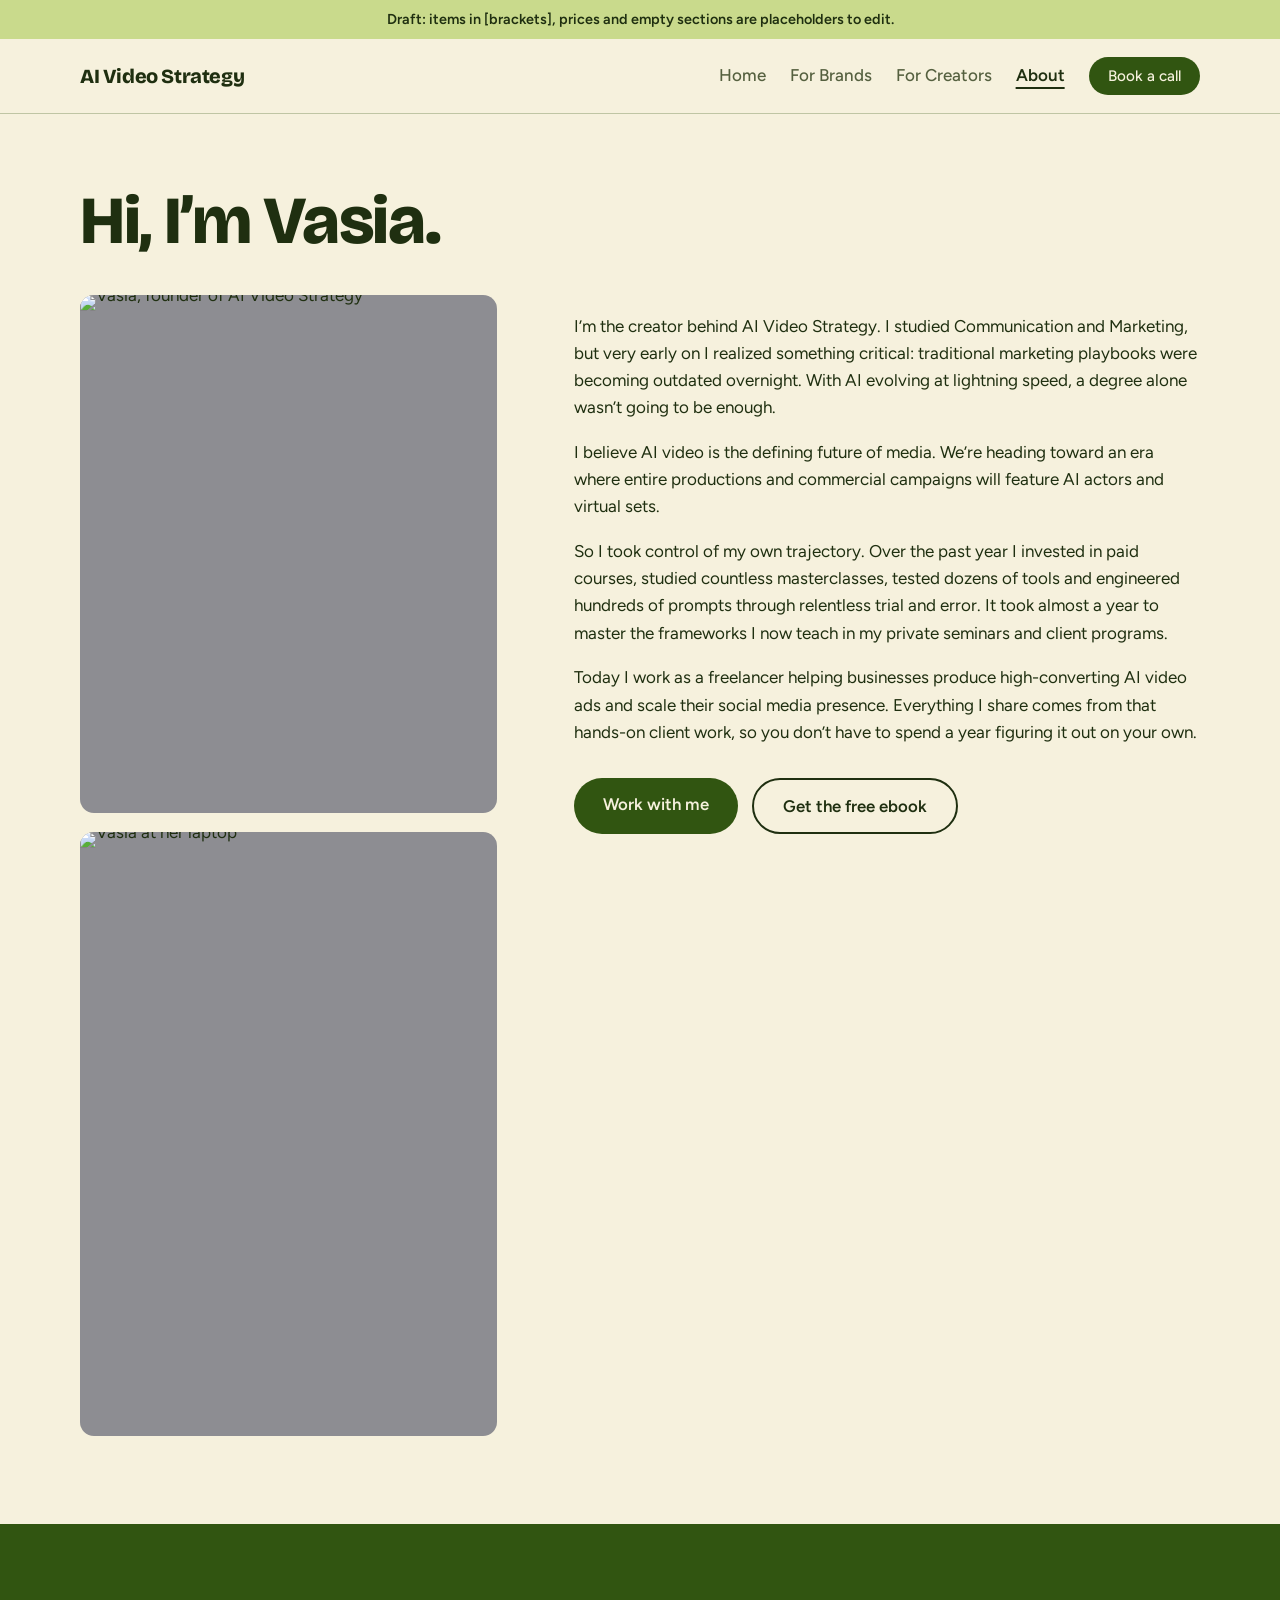
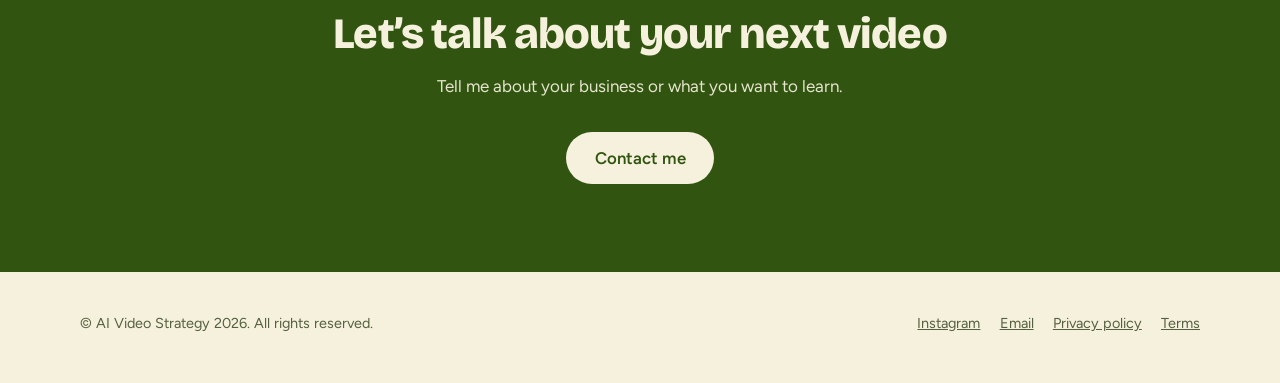
==== about.html @ 0fc4bc60 "Add files via upload" ====
<!DOCTYPE html>
<html lang="en">
<head>
<meta charset="utf-8">
<meta name="viewport" content="width=device-width, initial-scale=1, viewport-fit=cover">
<title>About Vasia | AI Video Strategy</title>
<meta name="description" content="Vasia, AI video creator and founder of AI Video Strategy.">
<link rel="preconnect" href="https://fonts.googleapis.com">
<link rel="preconnect" href="https://fonts.gstatic.com" crossorigin>
<link href="https://fonts.googleapis.com/css2?family=Bricolage+Grotesque:opsz,wght@12..96,600;12..96,800&family=Figtree:wght@400;500;600&display=swap" rel="stylesheet">
<link rel="stylesheet" href="style.css">
</head>
<body>
<div class="draft">Draft: items in [brackets], prices and empty sections are placeholders to edit.</div>
<header class="top"><div class="wrap"><a class="brand" href="index.html">AI Video Strategy</a><nav aria-label="Main"><a href="index.html">Home</a><a href="services.html">For Brands</a><a href="academy.html">For Creators</a><a href="about.html" aria-current="page">About</a><a class="btn sm" href="contact.html">Book a call</a></nav></div></header>
<main>

<section class="pagehead"><div class="wrap"><h1>Hi, I’m Vasia.</h1></div></section>
<section style="padding-top:0"><div class="wrap split">
  <div class="photos"><div class="photo"><img src="assets/p1.jpg" alt="Vasia, founder of AI Video Strategy" width="760" height="943"></div><div class="photo"><img src="assets/p2.jpg" alt="Vasia at her laptop" width="640" height="926" loading="lazy"></div></div>
  <div class="copy">
    <p>I’m the creator behind AI Video Strategy. I studied Communication and Marketing, but very early on I realized something critical: traditional marketing playbooks were becoming outdated overnight. With AI evolving at lightning speed, a degree alone wasn’t going to be enough.</p>
    <p>I believe AI video is the defining future of media. We’re heading toward an era where entire productions and commercial campaigns will feature AI actors and virtual sets.</p>
    <p>So I took control of my own trajectory. Over the past year I invested in paid courses, studied countless masterclasses, tested dozens of tools and engineered hundreds of prompts through relentless trial and error. It took almost a year to master the frameworks I now teach in my private seminars and client programs.</p>
    <p>Today I work as a freelancer helping businesses produce high-converting AI video ads and scale their social media presence. Everything I share comes from that hands-on client work, so you don’t have to spend a year figuring it out on your own.</p>
    <div class="cta-row"><a class="btn" href="services.html">Work with me</a><a class="btn ghost" href="free-ebook.html">Get the free ebook</a></div>
  </div>
</div></section>
<section class="final"><div class="wrap"><h2>Let’s talk about your next video</h2><p>Tell me about your business or what you want to learn.</p><a class="btn" href="contact.html">Contact me</a></div></section>
</main>
<footer><div class="wrap"><p>© AI Video Strategy 2026. All rights reserved.</p><p class="links"><a href="https://www.instagram.com/aivideostrategy/">Instagram</a><a href="mailto:aivideostrategy@gmail.com">Email</a><a href="privacy.html">Privacy policy</a><a href="terms.html">Terms</a></p></div></footer>
</body>
</html>
---- style.css ----
:root{
  box-sizing:border-box;padding-top:env(safe-area-inset-top,0px);padding-bottom:env(safe-area-inset-bottom,0px);
  --bg:#f6f1dd;--ink:#1f2f10;--muted:#55603f;--line:rgba(49,85,17,.28);--soft:#ebe4c6;--brand:#315511;--on-brand:#f6f1dd;
  --btn-bg:#315511;--btn-ink:#f6f1dd;--hi:#c9da8c;
  --display:"Bricolage Grotesque","Trebuchet MS",system-ui,sans-serif;--body:"Figtree",system-ui,-apple-system,"Segoe UI",sans-serif;
  color-scheme:light;
}
@media (prefers-color-scheme:dark){:root:not([data-theme="light"]){--bg:#101a08;--ink:#f6f1dd;--muted:#b9bf9f;--line:rgba(246,241,221,.24);--soft:#1a2a0e;--btn-bg:#f6f1dd;--btn-ink:#315511;color-scheme:dark}}
:root[data-theme="dark"]{--bg:#101a08;--ink:#f6f1dd;--muted:#b9bf9f;--line:rgba(246,241,221,.24);--soft:#1a2a0e;--btn-bg:#f6f1dd;--btn-ink:#315511;color-scheme:dark}
*,*::before,*::after{box-sizing:inherit}
body{margin:0;background:var(--bg);color:var(--ink);font:400 1.0625rem/1.6 var(--body);-webkit-font-smoothing:antialiased}
h1,h2,h3{font-family:var(--display);line-height:1.05;letter-spacing:-.02em;margin:0}
h1{font-weight:800;font-size:clamp(2.3rem,5.6vw,4.2rem)}
h2{font-weight:800;font-size:clamp(1.8rem,3.6vw,2.7rem)}
h3{font-weight:600;font-size:1.3rem;line-height:1.2;letter-spacing:-.01em}
p{margin:0}img{display:block;max-width:100%;height:auto}a{color:inherit}
.wrap{width:min(1120px,100% - 2.5rem);margin-inline:auto}
:focus-visible{outline:3px solid var(--ink);outline-offset:3px;border-radius:4px}
.draft{background:#c9da8c;color:#1f2f10;text-align:center;font-weight:600;font-size:.9rem;padding:.5rem 1rem}
/* header */
.top{padding:1.1rem 0;border-bottom:1px solid var(--line)}
.top .wrap{display:flex;justify-content:space-between;align-items:center;gap:1rem 2rem;flex-wrap:wrap}
.brand{font-family:var(--display);font-weight:800;font-size:1.25rem;letter-spacing:-.02em;text-decoration:none}
.top nav{display:flex;gap:.4rem 1.5rem;align-items:center;flex-wrap:wrap}
.top nav a{text-decoration:none;font-weight:500;color:var(--muted)}
.top nav a:hover{color:var(--ink)}
.top nav a[aria-current="page"]{color:var(--ink);font-weight:600;text-decoration:underline;text-decoration-thickness:2px;text-underline-offset:6px}
.top nav a.btn{color:var(--btn-ink);text-decoration:none}
/* buttons */
.btn{display:inline-block;font:600 1.05rem var(--body);background:var(--btn-bg);color:var(--btn-ink);border:0;border-radius:999px;padding:1rem 1.8rem;cursor:pointer;text-decoration:none;transition:transform .15s ease}
.btn:hover{transform:translateY(-2px)}
.btn.ghost{background:transparent;color:var(--ink);border:2px solid var(--ink)}
.btn.sm{padding:.65rem 1.2rem;font-size:.95rem}
.cta-row{display:flex;flex-wrap:wrap;gap:.9rem;margin-top:2rem}
/* sections */
section{padding:clamp(3rem,7vw,5.5rem) 0}
.band{background:var(--soft)}
.sec-head{max-width:42rem}
.sec-head p,.lede{color:var(--muted);margin-top:1rem}
.lede{font-size:1.2rem;max-width:36rem;margin-top:1.4rem}
.hero{padding:clamp(2.5rem,6vw,5rem) 0}
.hero .wrap{display:grid;grid-template-columns:1.1fr .9fr;gap:clamp(2rem,6vw,5rem);align-items:center}
.pagehead{padding:clamp(2.5rem,6vw,4.5rem) 0 clamp(1.5rem,3vw,2.5rem)}
.photo{border-radius:14px;overflow:hidden;line-height:0;background:#8d8d92}
.stats{display:flex;flex-wrap:wrap;gap:2rem;margin-top:2.2rem}
.stats div{display:grid}.stats b{font-family:var(--display);font-weight:800;font-size:2rem;letter-spacing:-.02em}.stats span{color:var(--muted);font-size:.92rem}
/* cards */
.pk,.grid3,.path,.steps{display:grid;gap:1.4rem;margin-top:2.5rem}
.pk,.grid3,.path{grid-template-columns:repeat(3,1fr)}
.steps{grid-template-columns:repeat(4,1fr);gap:1.6rem;counter-reset:s}
.path{counter-reset:p;gap:1.8rem}
.card{border:2px solid var(--line);border-radius:18px;padding:clamp(1.5rem,3vw,2.2rem);display:flex;flex-direction:column;gap:1rem;background:var(--bg)}
.card.pop{background:var(--brand);color:var(--on-brand);border-color:var(--brand)}
.card .price{font-family:var(--display);font-weight:800;font-size:2.4rem;letter-spacing:-.02em}
.card .price small{font-family:var(--body);font-weight:500;font-size:.95rem;opacity:.8;letter-spacing:0}
.card .for{color:var(--muted)}.card.pop .for{color:#dcdac0}
.card ul{list-style:none;margin:0;padding:0;display:grid;gap:.7rem;flex:1}
.card li{padding-left:1.6rem;position:relative}
.card li::before{content:"";position:absolute;left:.1rem;top:.5rem;width:.85rem;height:.45rem;border-left:3px solid currentColor;border-bottom:3px solid currentColor;transform:rotate(-45deg) translateY(-30%);opacity:.8}
.card.pop .btn{background:var(--on-brand);color:var(--brand)}
.tag{align-self:flex-start;font-weight:600;font-size:.85rem;background:var(--hi);color:#1f2f10;border-radius:999px;padding:.25rem .8rem}
.step{border-top:3px solid var(--brand);padding-top:1rem}
.step p{color:var(--muted);margin-top:.5rem}
.steps .step:before{counter-increment:s;content:counter(s);font-family:var(--display);font-weight:800;font-size:1.6rem;display:block;margin-bottom:.4rem}
.path .step:before{counter-increment:p;content:counter(p);font-family:var(--display);font-weight:800;font-size:1.6rem;display:block;margin-bottom:.4rem}
.prod{border:2px solid var(--line);border-radius:18px;overflow:hidden;display:flex;flex-direction:column;background:var(--bg)}
.prod .art{aspect-ratio:16/10;background:var(--brand);color:var(--on-brand);display:grid;place-items:center;padding:1rem;text-align:center;font-family:var(--display);font-weight:800;font-size:1.3rem;line-height:1.1;position:relative}
.prod .art.alt{background:#4a7a22}.prod .art.alt2{background:#1f3a0b}
.prod .body{padding:1.3rem 1.4rem 1.5rem;display:flex;flex-direction:column;gap:.8rem;flex:1}
.prod .body p{color:var(--muted);flex:1}.prod .body .btn{align-self:flex-start}
.soon{position:absolute;top:.8rem;left:.8rem;font-family:var(--body);font-weight:600;font-size:.8rem;background:var(--hi);color:#1f2f10;border-radius:999px;padding:.2rem .7rem}
.link-card{display:flex;flex-direction:column;gap:.8rem;border:2px solid var(--line);border-radius:18px;padding:1.6rem;text-decoration:none;background:var(--bg);transition:transform .15s ease}
.link-card:hover{transform:translateY(-3px)}
.link-card p{color:var(--muted)}.link-card b{font-weight:600}
/* banner */
.banner{background:var(--brand);color:var(--on-brand);border-radius:22px;padding:clamp(1.6rem,4vw,3rem);display:grid;grid-template-columns:.55fr 1.45fr;gap:clamp(1.5rem,4vw,3.5rem);align-items:center}
.banner .cov{max-width:230px;border-radius:4px 10px 10px 4px;overflow:hidden;line-height:0;box-shadow:-8px 10px 0 rgba(0,0,0,.2),0 20px 34px rgba(0,0,0,.28);transform:rotate(-3deg);justify-self:center}
.banner p{color:#dcdac0;margin-top:1rem;max-width:34rem}
.banner .btn{background:var(--on-brand);color:var(--brand);margin-top:1.6rem}
/* samples, empty, faq, split */
.samples{display:grid;grid-template-columns:repeat(3,1fr);gap:1.2rem;margin-top:2.5rem}
.vid{aspect-ratio:9/16;border-radius:14px;background:var(--brand);color:var(--on-brand);display:grid;align-items:end;text-align:center;padding:1rem;position:relative;overflow:hidden}
.vid::before{content:"";width:3.4rem;height:3.4rem;border-radius:50%;background:var(--hi);position:absolute;top:45%;left:50%;transform:translate(-50%,-50%)}
.vid::after{content:"";position:absolute;top:45%;left:50%;transform:translate(-35%,-50%);border-left:.95rem solid var(--brand);border-top:.6rem solid transparent;border-bottom:.6rem solid transparent}
.vid span{font-weight:600;font-size:.95rem;opacity:.9}
.empty{border:2px dashed var(--line);border-radius:18px;padding:clamp(1.6rem,4vw,2.6rem);margin-top:2rem;color:var(--muted)}
.empty b{display:block;font-family:var(--display);font-size:1.3rem;color:var(--ink);margin-bottom:.4rem}
.faq{margin-top:2rem;border-top:1px solid var(--line);max-width:46rem}
details{border-bottom:1px solid var(--line);padding:1.1rem 0}
summary{cursor:pointer;font-family:var(--display);font-weight:600;font-size:1.2rem;list-style:none;display:flex;justify-content:space-between;gap:1rem}
summary::-webkit-details-marker{display:none}summary::after{content:"+";font-size:1.5rem;line-height:1}
details[open] summary::after{content:"–"}details p{color:var(--muted);margin-top:.7rem}
.split{display:grid;grid-template-columns:.8fr 1.2fr;gap:clamp(2rem,6vw,5rem);align-items:start}
.split .copy p{margin-top:1.1rem;max-width:40rem}
.split .photos{display:grid;gap:1.2rem}
.contact-grid{display:grid;grid-template-columns:1fr 1fr;gap:1.4rem;margin-top:2.5rem}
.contact-grid .card p{color:var(--muted)}
.contact-grid ul{margin:0;padding-left:1.2rem;color:var(--muted);display:grid;gap:.4rem}
.final{background:var(--brand);color:var(--on-brand);text-align:center}
.final p{margin:1rem auto 0;max-width:34rem;color:#e6e4cc}
.final .btn{background:var(--on-brand);color:var(--brand);margin-top:2rem}
footer{padding:2.5rem 0 3rem;color:var(--muted);font-size:.9rem}
footer .wrap{display:flex;flex-wrap:wrap;justify-content:space-between;gap:1rem 2rem}
footer .links{display:flex;gap:1.2rem;flex-wrap:wrap}
@media (max-width:860px){
  .hero .wrap,.split,.banner,.contact-grid,.pk,.grid3,.path{grid-template-columns:1fr}
  .steps{grid-template-columns:1fr 1fr}
  .samples{gap:.6rem}.vid span{font-size:.75rem}
  .banner .cov{max-width:170px}
  .split .photos{max-width:340px}
}
@media (max-width:520px){.steps{grid-template-columns:1fr}.top nav{gap:.4rem 1rem}}
@media (prefers-reduced-motion:reduce){*{transition:none!important}}
/* dual entry, compare, brief form */
.dual{display:grid;grid-template-columns:1fr 1fr;gap:1rem;margin-top:2rem;max-width:40rem}
.dual a{display:flex;flex-direction:column;gap:.35rem;text-decoration:none;border-radius:16px;padding:1.2rem 1.3rem;transition:transform .15s ease}
.dual a:hover{transform:translateY(-3px)}
.dual a small{font-size:.85rem;opacity:.85}
.dual a b{font-family:var(--display);font-size:1.3rem;line-height:1.15;letter-spacing:-.01em}
.dual a span{font-weight:600;font-size:.95rem}
.dual .d1{background:var(--btn-bg);color:var(--btn-ink)}
.dual .d2{border:2px solid var(--ink)}
.cmp{margin-top:2.5rem;border:2px solid var(--line);border-radius:18px;overflow:hidden;background:var(--bg)}
.cmp .r{display:grid;grid-template-columns:1fr 1fr 1fr;border-top:1px solid var(--line)}
.cmp .r:first-child{border-top:0;background:var(--brand);color:var(--on-brand);font-family:var(--display);font-weight:600}
.cmp .r>div{padding:1rem 1.2rem}
.cmp .r>div:first-child{font-weight:600}
.cmp .r:not(:first-child)>div:nth-child(2){color:var(--muted)}
.cmp .r:not(:first-child)>div:nth-child(3){background:var(--soft);font-weight:500}
.brief{display:grid;gap:1rem;max-width:42rem;margin-top:2rem}
.brief label{display:grid;gap:.35rem;font-weight:600;font-size:.95rem}
.brief input,.brief select,.brief textarea{font:inherit;color:var(--ink);background:var(--bg);border:2px solid var(--brand);border-radius:10px;padding:.8rem 1rem;width:100%}
.brief .two{display:grid;grid-template-columns:1fr 1fr;gap:1rem}
.brief .fine{font-size:.88rem;color:var(--muted)}
:root[data-theme="dark"] .brief input,:root[data-theme="dark"] .brief select,:root[data-theme="dark"] .brief textarea{border-color:var(--ink)}
@media (prefers-color-scheme:dark){:root:not([data-theme="light"]) .brief input,:root:not([data-theme="light"]) .brief select,:root:not([data-theme="light"]) .brief textarea{border-color:var(--ink)}}
.note{background:var(--soft);border-left:6px solid var(--brand);border-radius:12px;padding:1.1rem 1.3rem;margin-top:2rem;color:var(--muted);max-width:46rem}
.prod .price{font-family:var(--display);font-weight:800;font-size:1.6rem;letter-spacing:-.02em}
@media (max-width:860px){.dual,.brief .two{grid-template-columns:1fr}.cmp .r{grid-template-columns:1fr}.cmp .r:first-child{display:none}.cmp .r>div:nth-child(2)::before{content:"Traditional shoot: ";font-weight:600}.cmp .r>div:nth-child(3)::before{content:"AI video: ";font-weight:600}}

.final .duo{display:grid;grid-template-columns:1fr 1fr;gap:1.4rem;margin-top:2.4rem;text-align:left}
.duo-card{background:var(--on-brand);color:var(--brand);border-radius:20px;padding:clamp(1.5rem,3vw,2.2rem);display:flex;flex-direction:column;gap:.8rem;align-items:flex-start}
.duo-card.alt{background:transparent;color:var(--on-brand);border:2px solid var(--on-brand)}
.duo-card small{font-weight:600;font-size:.9rem;opacity:.85}
.duo-card p{margin:0;max-width:none;color:inherit;opacity:.88}
.final .duo-card .btn{background:var(--brand);color:var(--on-brand);margin-top:.8rem}
.final .duo-card.alt .btn{background:var(--on-brand);color:var(--brand)}
@media (max-width:860px){.final .duo{grid-template-columns:1fr}}

.feature{display:grid;grid-template-columns:.85fr 1.15fr;gap:clamp(1.5rem,4vw,3rem);align-items:center;margin-top:2.5rem;border:2px solid var(--line);border-radius:22px;overflow:hidden;background:var(--bg)}
.feature .art{align-self:stretch;min-height:260px;background:var(--brand);color:var(--on-brand);display:grid;place-items:center;text-align:center;padding:2rem;font-family:var(--display);font-weight:800;font-size:clamp(1.5rem,3vw,2.2rem);line-height:1.08;letter-spacing:-.02em;position:relative}
.feature .fbody{padding:clamp(1.4rem,3vw,2.4rem) clamp(1.4rem,3vw,2.4rem) clamp(1.4rem,3vw,2.4rem) 0;display:flex;flex-direction:column;gap:1rem;align-items:flex-start}
.feature .fbody p{color:var(--muted)}
.feature ul{list-style:none;margin:0;padding:0;display:grid;gap:.5rem}
.feature li{padding-left:1.6rem;position:relative}
.feature li::before{content:"";position:absolute;left:.1rem;top:.5rem;width:.85rem;height:.45rem;border-left:3px solid currentColor;border-bottom:3px solid currentColor;transform:rotate(-45deg) translateY(-30%);opacity:.8}
.feature .price{font-family:var(--display);font-weight:800;font-size:2rem;letter-spacing:-.02em;color:var(--ink)}
@media (max-width:860px){.feature{grid-template-columns:1fr}.feature .art{min-height:180px}.feature .fbody{padding:0 1.4rem 1.6rem}}
.feature .art.cover{padding:0;background:var(--brand);place-items:center}
.feature .art.cover img{width:100%;height:100%;object-fit:cover;display:block;max-height:560px}
.feature h3 small{display:block;font-size:.55em;font-weight:600;opacity:.7;margin-top:.3rem}
.feature .meta{font-size:.9rem}
.samples{grid-template-columns:repeat(3,1fr)}
.vid{aspect-ratio:16/9;padding:0;background:#000;display:block;margin:0}
.vid::before,.vid::after{display:none}
.vid video{width:100%;height:100%;object-fit:cover;display:block}
@media (max-width:860px){.samples{grid-template-columns:1fr;gap:1rem}}
.feature .art.cover{background:var(--brand);padding:clamp(1rem,2.5vw,1.8rem);display:grid;place-items:center;align-self:stretch}
.feature .art.cover img{width:auto;height:auto;max-width:100%;aspect-ratio:9/16;object-fit:cover;max-height:520px;border-radius:6px;box-shadow:0 10px 30px rgba(0,0,0,.35)}
.pricebox{display:flex;align-items:center;gap:1rem;flex-wrap:wrap}
.pricebox .price{margin:0}
.cur{font-size:.85rem;color:var(--muted);display:flex;align-items:center;gap:.5rem}
.cur select{font:inherit;padding:.4rem .6rem;border-radius:8px;border:1.5px solid var(--line);background:var(--bg);color:var(--ink)}
.book{margin:3rem 0 2.5rem}.book h2{margin-bottom:.4rem}.book>p{color:var(--muted);margin-bottom:1.2rem}
.book .calendly-inline-widget{border:1.5px solid var(--line);border-radius:16px;overflow:hidden}
.book code{background:rgba(0,0,0,.07);padding:.1rem .35rem;border-radius:5px}
.card .small{font-size:.85rem;margin-top:.8rem;color:var(--muted)}.card .small a{text-decoration:underline}
.legal{max-width:760px}.legal h2{font-size:1.3rem;margin:2rem 0 .6rem}.legal p,.legal li{color:var(--muted);line-height:1.65}.legal ul{padding-left:1.2rem;display:grid;gap:.5rem;margin:.6rem 0}.legal a{text-decoration:underline}
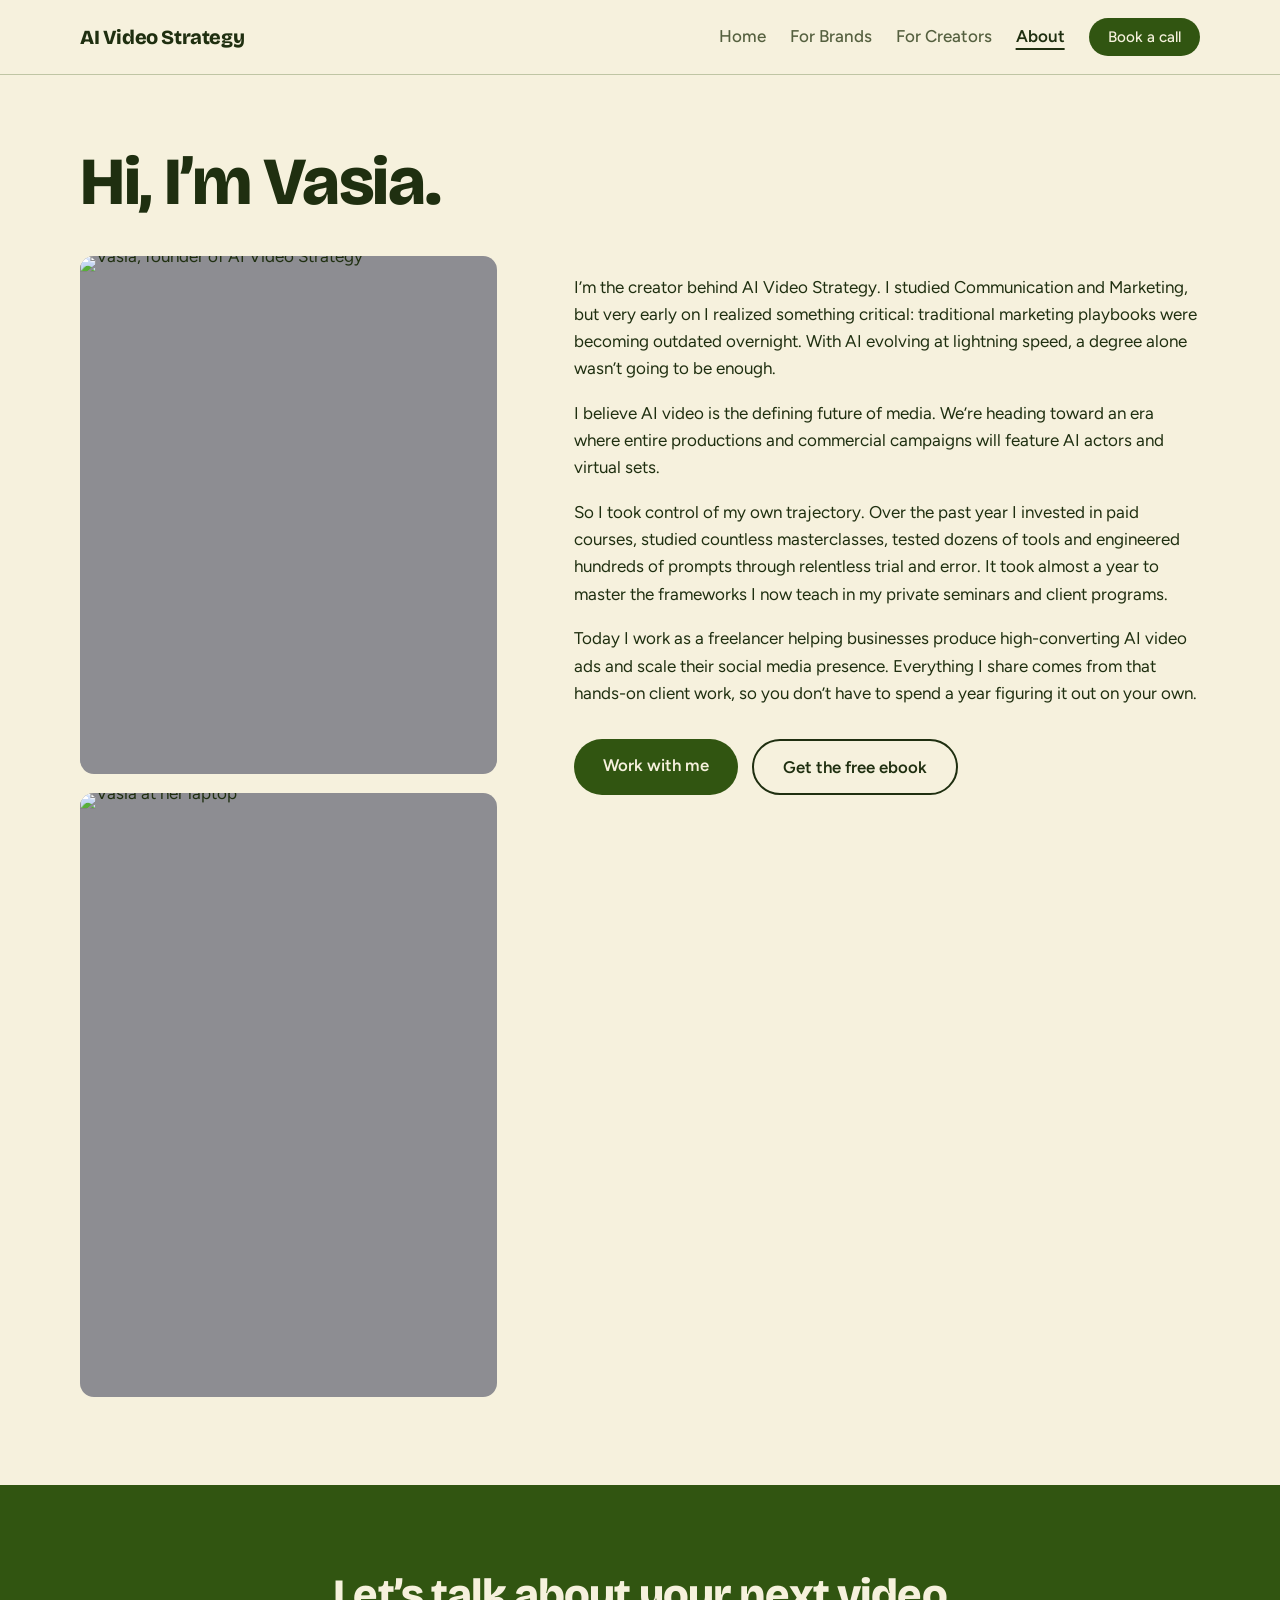
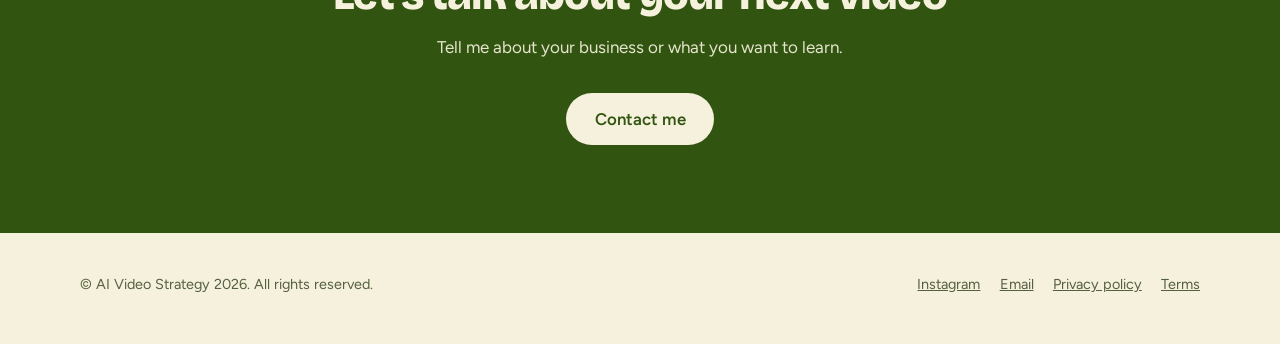
==== commit 7e279615: "Add files via upload" ====
--- a/about.html
+++ b/about.html
@@ -11,8 +11,7 @@
 <link rel="stylesheet" href="style.css">
 </head>
 <body>
-<div class="draft">Draft: items in [brackets], prices and empty sections are placeholders to edit.</div>
-<header class="top"><div class="wrap"><a class="brand" href="index.html">AI Video Strategy</a><nav aria-label="Main"><a href="index.html">Home</a><a href="services.html">For Brands</a><a href="academy.html">For Creators</a><a href="about.html" aria-current="page">About</a><a class="btn sm" href="contact.html">Book a call</a></nav></div></header>
+<header class="top"><div class="wrap"><a class="brand" href="./">AI Video Strategy</a><nav aria-label="Main"><a href="./">Home</a><a href="services">For Brands</a><a href="academy">For Creators</a><a href="about" aria-current="page">About</a><a class="btn sm" href="contact">Book a call</a></nav></div></header>
 <main>
 
 <section class="pagehead"><div class="wrap"><h1>Hi, I’m Vasia.</h1></div></section>
@@ -23,11 +22,11 @@
     <p>I believe AI video is the defining future of media. We’re heading toward an era where entire productions and commercial campaigns will feature AI actors and virtual sets.</p>
     <p>So I took control of my own trajectory. Over the past year I invested in paid courses, studied countless masterclasses, tested dozens of tools and engineered hundreds of prompts through relentless trial and error. It took almost a year to master the frameworks I now teach in my private seminars and client programs.</p>
     <p>Today I work as a freelancer helping businesses produce high-converting AI video ads and scale their social media presence. Everything I share comes from that hands-on client work, so you don’t have to spend a year figuring it out on your own.</p>
-    <div class="cta-row"><a class="btn" href="services.html">Work with me</a><a class="btn ghost" href="free-ebook.html">Get the free ebook</a></div>
+    <div class="cta-row"><a class="btn" href="services">Work with me</a><a class="btn ghost" href="free-ebook">Get the free ebook</a></div>
   </div>
 </div></section>
-<section class="final"><div class="wrap"><h2>Let’s talk about your next video</h2><p>Tell me about your business or what you want to learn.</p><a class="btn" href="contact.html">Contact me</a></div></section>
+<section class="final"><div class="wrap"><h2>Let’s talk about your next video</h2><p>Tell me about your business or what you want to learn.</p><a class="btn" href="contact">Contact me</a></div></section>
 </main>
-<footer><div class="wrap"><p>© AI Video Strategy 2026. All rights reserved.</p><p class="links"><a href="https://www.instagram.com/aivideostrategy/">Instagram</a><a href="mailto:aivideostrategy@gmail.com">Email</a><a href="privacy.html">Privacy policy</a><a href="terms.html">Terms</a></p></div></footer>
+<footer><div class="wrap"><p>© AI Video Strategy 2026. All rights reserved.</p><p class="links"><a href="https://www.instagram.com/aivideostrategy/">Instagram</a><a href="mailto:aivideostrategy@gmail.com">Email</a><a href="privacy">Privacy policy</a><a href="terms">Terms</a></p></div></footer>
 </body>
 </html>
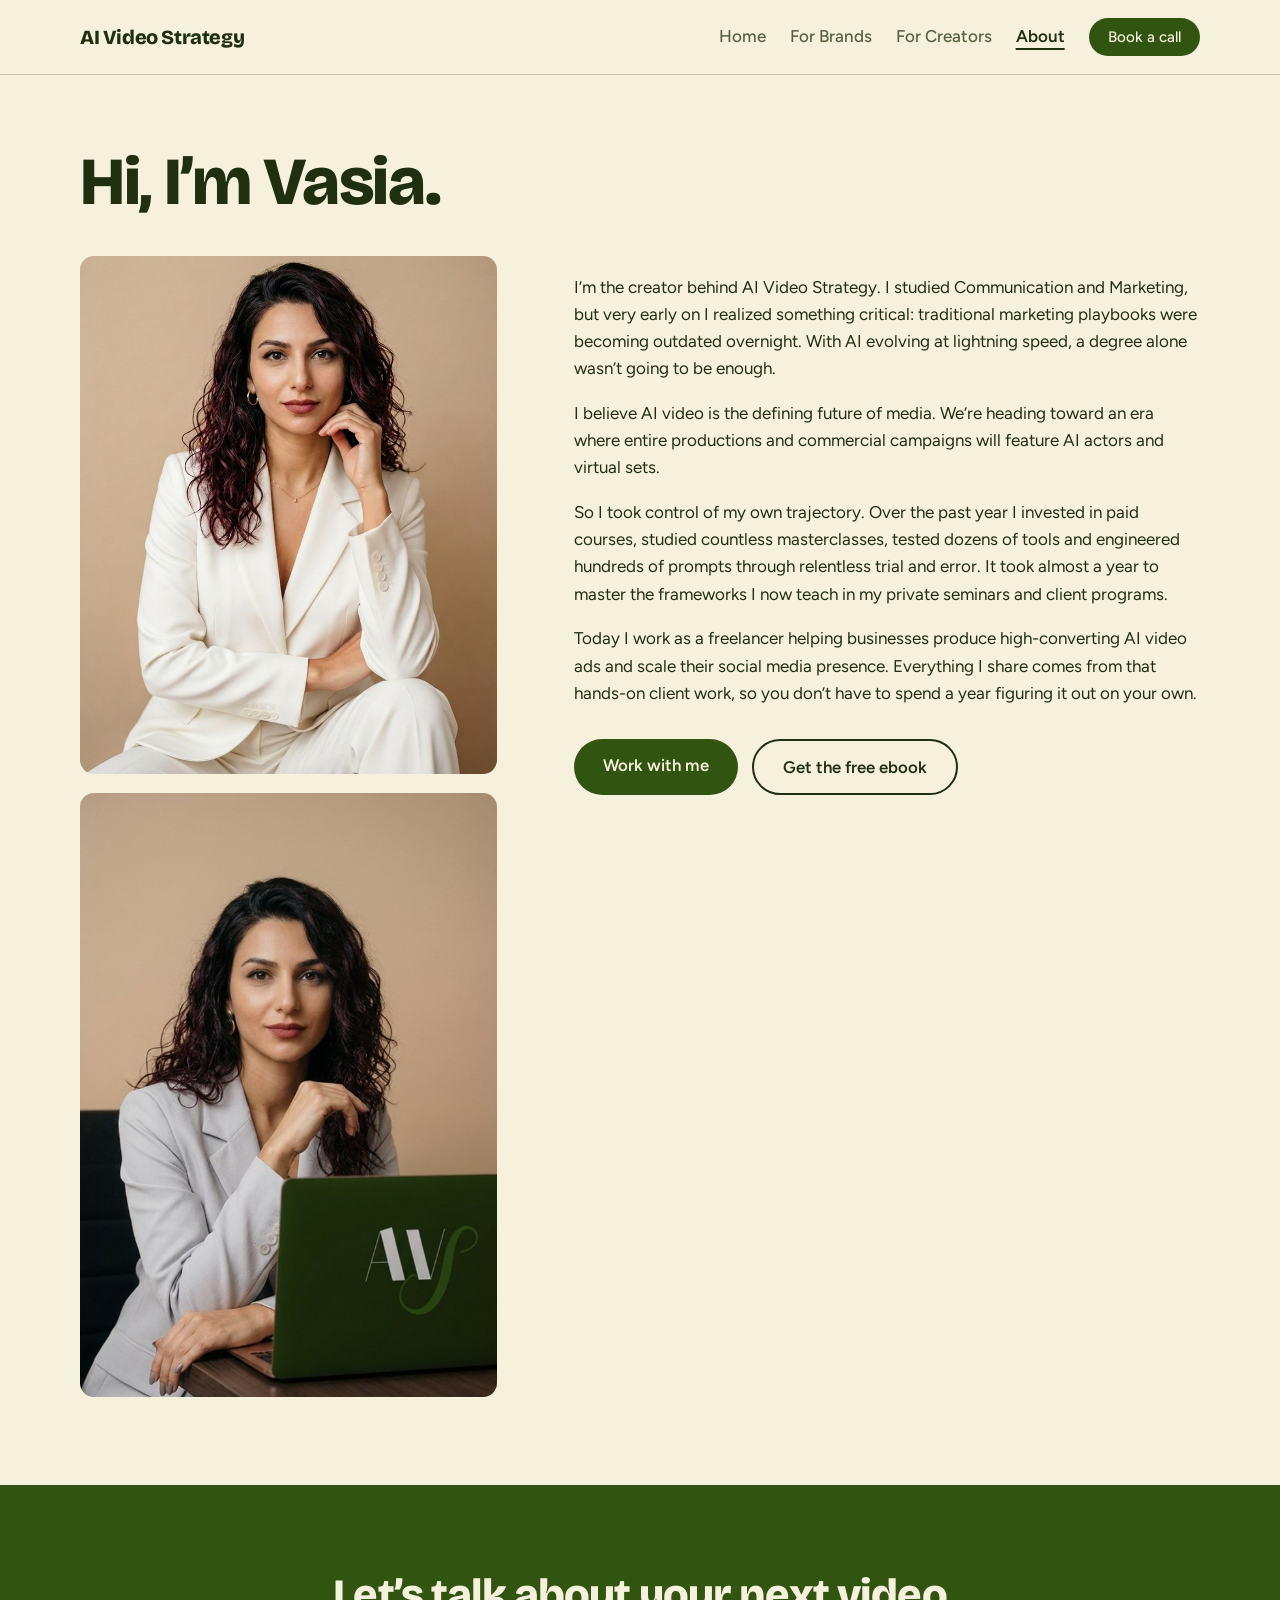
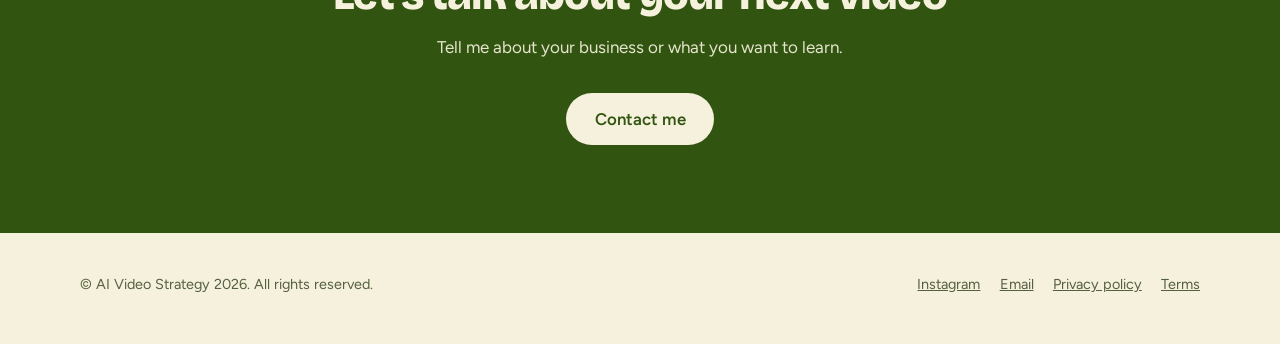
==== commit 977763ec: "Add files via upload" ====
--- a/about.html
+++ b/about.html
@@ -16,7 +16,7 @@
 
 <section class="pagehead"><div class="wrap"><h1>Hi, I’m Vasia.</h1></div></section>
 <section style="padding-top:0"><div class="wrap split">
-  <div class="photos"><div class="photo"><img src="assets/p1.jpg" alt="Vasia, founder of AI Video Strategy" width="760" height="943"></div><div class="photo"><img src="assets/p2.jpg" alt="Vasia at her laptop" width="640" height="926" loading="lazy"></div></div>
+  <div class="photos"><div class="photo"><img src="p1.jpg" alt="Vasia, founder of AI Video Strategy" width="760" height="943"></div><div class="photo"><img src="p2.jpg" alt="Vasia at her laptop" width="640" height="926" loading="lazy"></div></div>
   <div class="copy">
     <p>I’m the creator behind AI Video Strategy. I studied Communication and Marketing, but very early on I realized something critical: traditional marketing playbooks were becoming outdated overnight. With AI evolving at lightning speed, a degree alone wasn’t going to be enough.</p>
     <p>I believe AI video is the defining future of media. We’re heading toward an era where entire productions and commercial campaigns will feature AI actors and virtual sets.</p>
